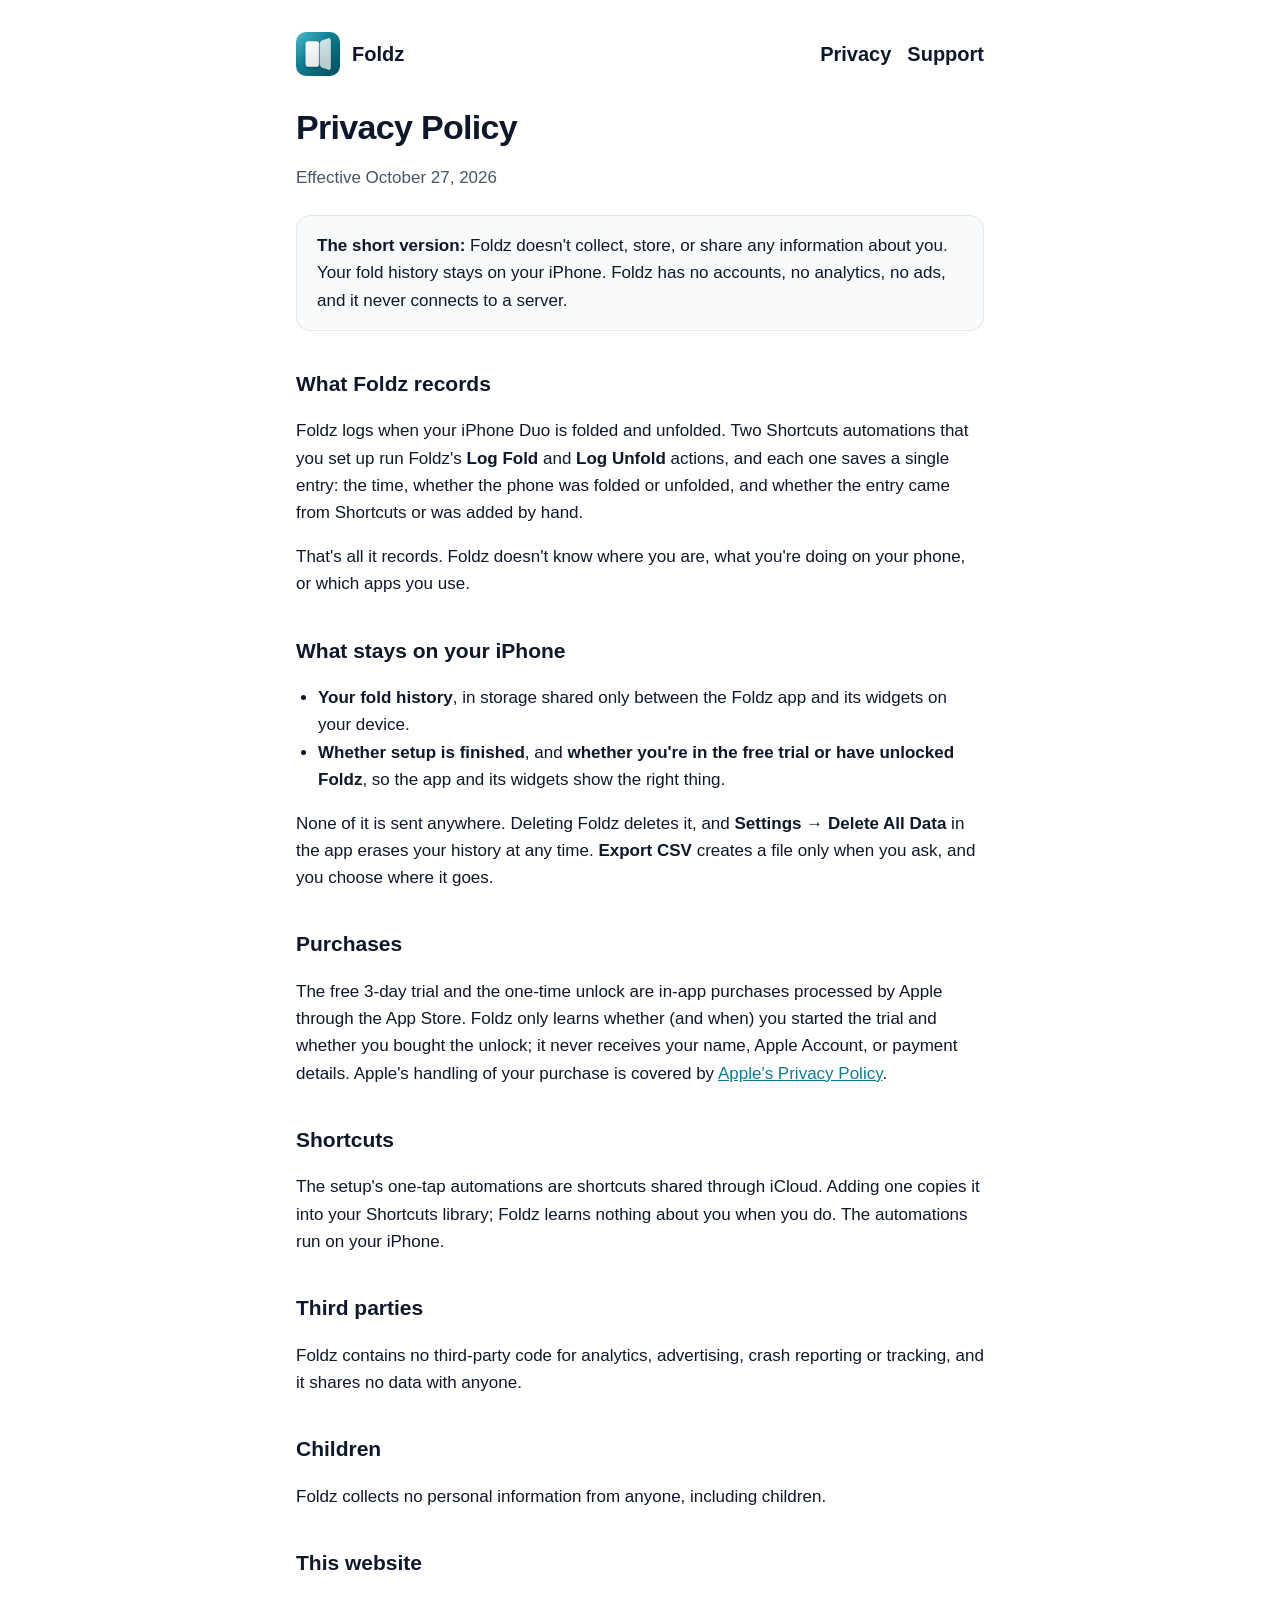
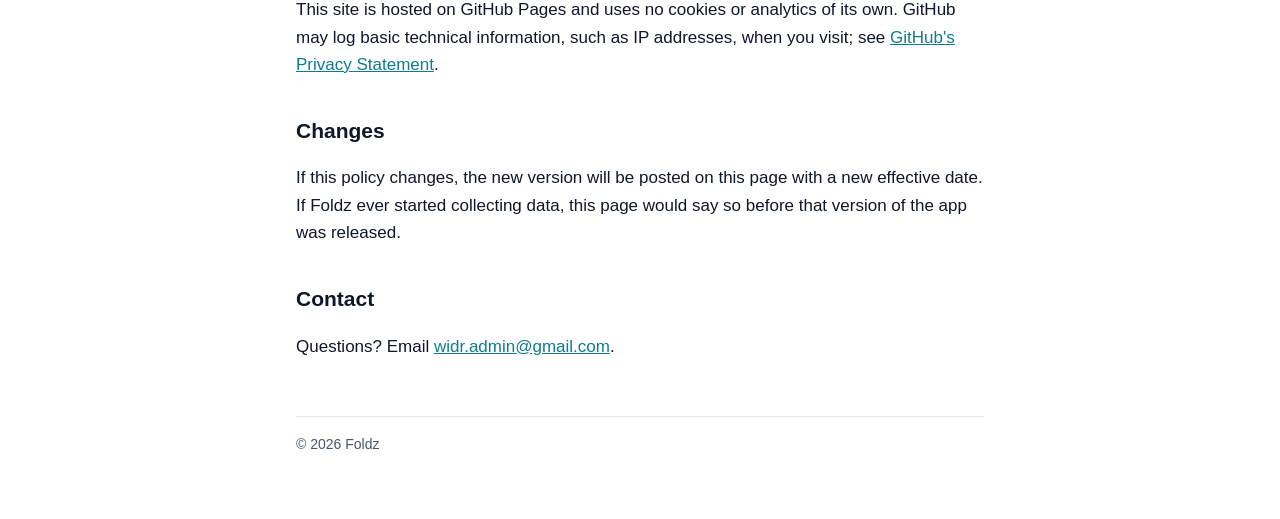
==== privacy.html @ 11f81a77 "Foldz website: landing, privacy and support pages Co-Authored-By: Claude Opus 5.5 <noreply@anthropic" ====
<!doctype html>
<html lang="en">
<head>
  <meta charset="utf-8">
  <meta name="viewport" content="width=device-width, initial-scale=1">
  <title>Foldz Privacy Policy</title>
  <meta name="description" content="Foldz collects no data. Here's exactly what it does and doesn't do.">
  <link rel="icon" href="icon.png">
  <link rel="stylesheet" href="style.css">
</head>
<body>
<main>
  <header class="site">
    <img src="icon.png" alt="">
    <a href="./">Foldz</a>
    <nav>
      <a href="privacy.html" aria-current="page">Privacy</a>
      <a href="support.html">Support</a>
    </nav>
  </header>

  <h1>Privacy Policy</h1>
  <p class="muted">Effective October 27, 2026</p>

  <div class="summary">
    <strong>The short version:</strong> Foldz doesn't collect, store, or share any information about you. Your fold history stays on your iPhone. Foldz has no accounts, no analytics, no ads, and it never connects to a server.
  </div>

  <h2>What Foldz records</h2>
  <p>Foldz logs when your iPhone Duo is folded and unfolded. Two Shortcuts automations that you set up run Foldz's <strong>Log Fold</strong> and <strong>Log Unfold</strong> actions, and each one saves a single entry: the time, whether the phone was folded or unfolded, and whether the entry came from Shortcuts or was added by hand.</p>
  <p>That's all it records. Foldz doesn't know where you are, what you're doing on your phone, or which apps you use.</p>

  <h2>What stays on your iPhone</h2>
  <ul>
    <li><strong>Your fold history</strong>, in storage shared only between the Foldz app and its widgets on your device.</li>
    <li><strong>Whether setup is finished</strong>, and <strong>whether you're in the free trial or have unlocked Foldz</strong>, so the app and its widgets show the right thing.</li>
  </ul>
  <p>None of it is sent anywhere. Deleting Foldz deletes it, and <strong>Settings → Delete All Data</strong> in the app erases your history at any time. <strong>Export CSV</strong> creates a file only when you ask, and you choose where it goes.</p>

  <h2>Purchases</h2>
  <p>The free 3-day trial and the one-time unlock are in-app purchases processed by Apple through the App Store. Foldz only learns whether (and when) you started the trial and whether you bought the unlock; it never receives your name, Apple Account, or payment details. Apple's handling of your purchase is covered by <a href="https://www.apple.com/legal/privacy/">Apple's Privacy Policy</a>.</p>

  <h2>Shortcuts</h2>
  <p>The setup's one-tap automations are shortcuts shared through iCloud. Adding one copies it into your Shortcuts library; Foldz learns nothing about you when you do. The automations run on your iPhone.</p>

  <h2>Third parties</h2>
  <p>Foldz contains no third-party code for analytics, advertising, crash reporting or tracking, and it shares no data with anyone.</p>

  <h2>Children</h2>
  <p>Foldz collects no personal information from anyone, including children.</p>

  <h2>This website</h2>
  <p>This site is hosted on GitHub Pages and uses no cookies or analytics of its own. GitHub may log basic technical information, such as IP addresses, when you visit; see <a href="https://docs.github.com/en/site-policy/privacy-policies/github-general-privacy-statement">GitHub's Privacy Statement</a>.</p>

  <h2>Changes</h2>
  <p>If this policy changes, the new version will be posted on this page with a new effective date. If Foldz ever started collecting data, this page would say so before that version of the app was released.</p>

  <h2>Contact</h2>
  <p>Questions? Email <a href="mailto:widr.admin@gmail.com">widr.admin@gmail.com</a>.</p>

  <footer>© 2026 Foldz</footer>
</main>
</body>
</html>
---- style.css ----
:root {
  --bg: #ffffff;
  --fg: #0f172a;
  --muted: #475569;
  --line: #e2e8f0;
  --card: #f8fafc;
  --accent: #0e7c8e;
  --accent-2: #0a4f5c;
}
@media (prefers-color-scheme: dark) {
  :root {
    --bg: #071416;
    --fg: #e2e8f0;
    --muted: #94a3b8;
    --line: #17343a;
    --card: #0e2226;
    --accent: #3fc6da;
    --accent-2: #1a93a8;
  }
}
* { box-sizing: border-box; }
html { -webkit-text-size-adjust: 100%; }
body {
  margin: 0;
  background: var(--bg);
  color: var(--fg);
  font: 17px/1.6 -apple-system, BlinkMacSystemFont, "SF Pro Text", "Helvetica Neue", Arial, sans-serif;
}
main { max-width: 720px; margin: 0 auto; padding: 32px 16px 64px; }
header.site { display: flex; align-items: center; gap: 12px; margin-bottom: 32px; }
header.site img { width: 44px; height: 44px; border-radius: 10px; }
header.site a { color: inherit; text-decoration: none; font-weight: 700; font-size: 20px; }
nav { margin-left: auto; display: flex; gap: 16px; font-size: 15px; }
nav a { color: var(--muted); text-decoration: none; }
nav a:hover, nav a[aria-current] { color: var(--fg); }
h1 { font-size: 34px; line-height: 1.15; margin: 0 0 8px; letter-spacing: -0.02em; }
h2 { font-size: 21px; margin: 36px 0 8px; }
h3 { font-size: 17px; margin: 24px 0 4px; }
p, li { color: var(--fg); }
.muted { color: var(--muted); }
a { color: var(--accent); }
ul { padding-left: 22px; }
.summary {
  background: var(--card);
  border: 1px solid var(--line);
  border-radius: 14px;
  padding: 16px 20px;
  margin: 24px 0;
}
.hero { text-align: center; padding: 24px 0 8px; }
.hero img { width: 128px; height: 128px; border-radius: 28px; box-shadow: 0 12px 32px rgba(14, 124, 142, .3); }
.hero h1 { font-size: 44px; margin-top: 20px; }
.hero .tagline { font-size: 21px; color: var(--muted); margin: 0 0 20px; }
.badge {
  display: inline-block;
  padding: 10px 18px;
  border-radius: 999px;
  background: linear-gradient(135deg, var(--accent), var(--accent-2));
  color: #fff;
  font-weight: 600;
  text-decoration: none;
}
.features { display: grid; grid-template-columns: repeat(auto-fit, minmax(200px, 1fr)); gap: 16px; margin: 40px 0; }
.features div { background: var(--card); border: 1px solid var(--line); border-radius: 14px; padding: 16px 18px; }
.features h3 { margin-top: 0; }
.features p { margin: 0; color: var(--muted); font-size: 15px; }
footer { margin-top: 56px; padding-top: 16px; border-top: 1px solid var(--line); font-size: 14px; color: var(--muted); }
.shots { display: flex; gap: 12px; overflow-x: auto; padding: 8px 0 16px; margin: 32px -16px 0; padding-left: 16px; scroll-snap-type: x mandatory; }
.shots img { width: 220px; height: auto; border-radius: 18px; flex: none; scroll-snap-align: start; }
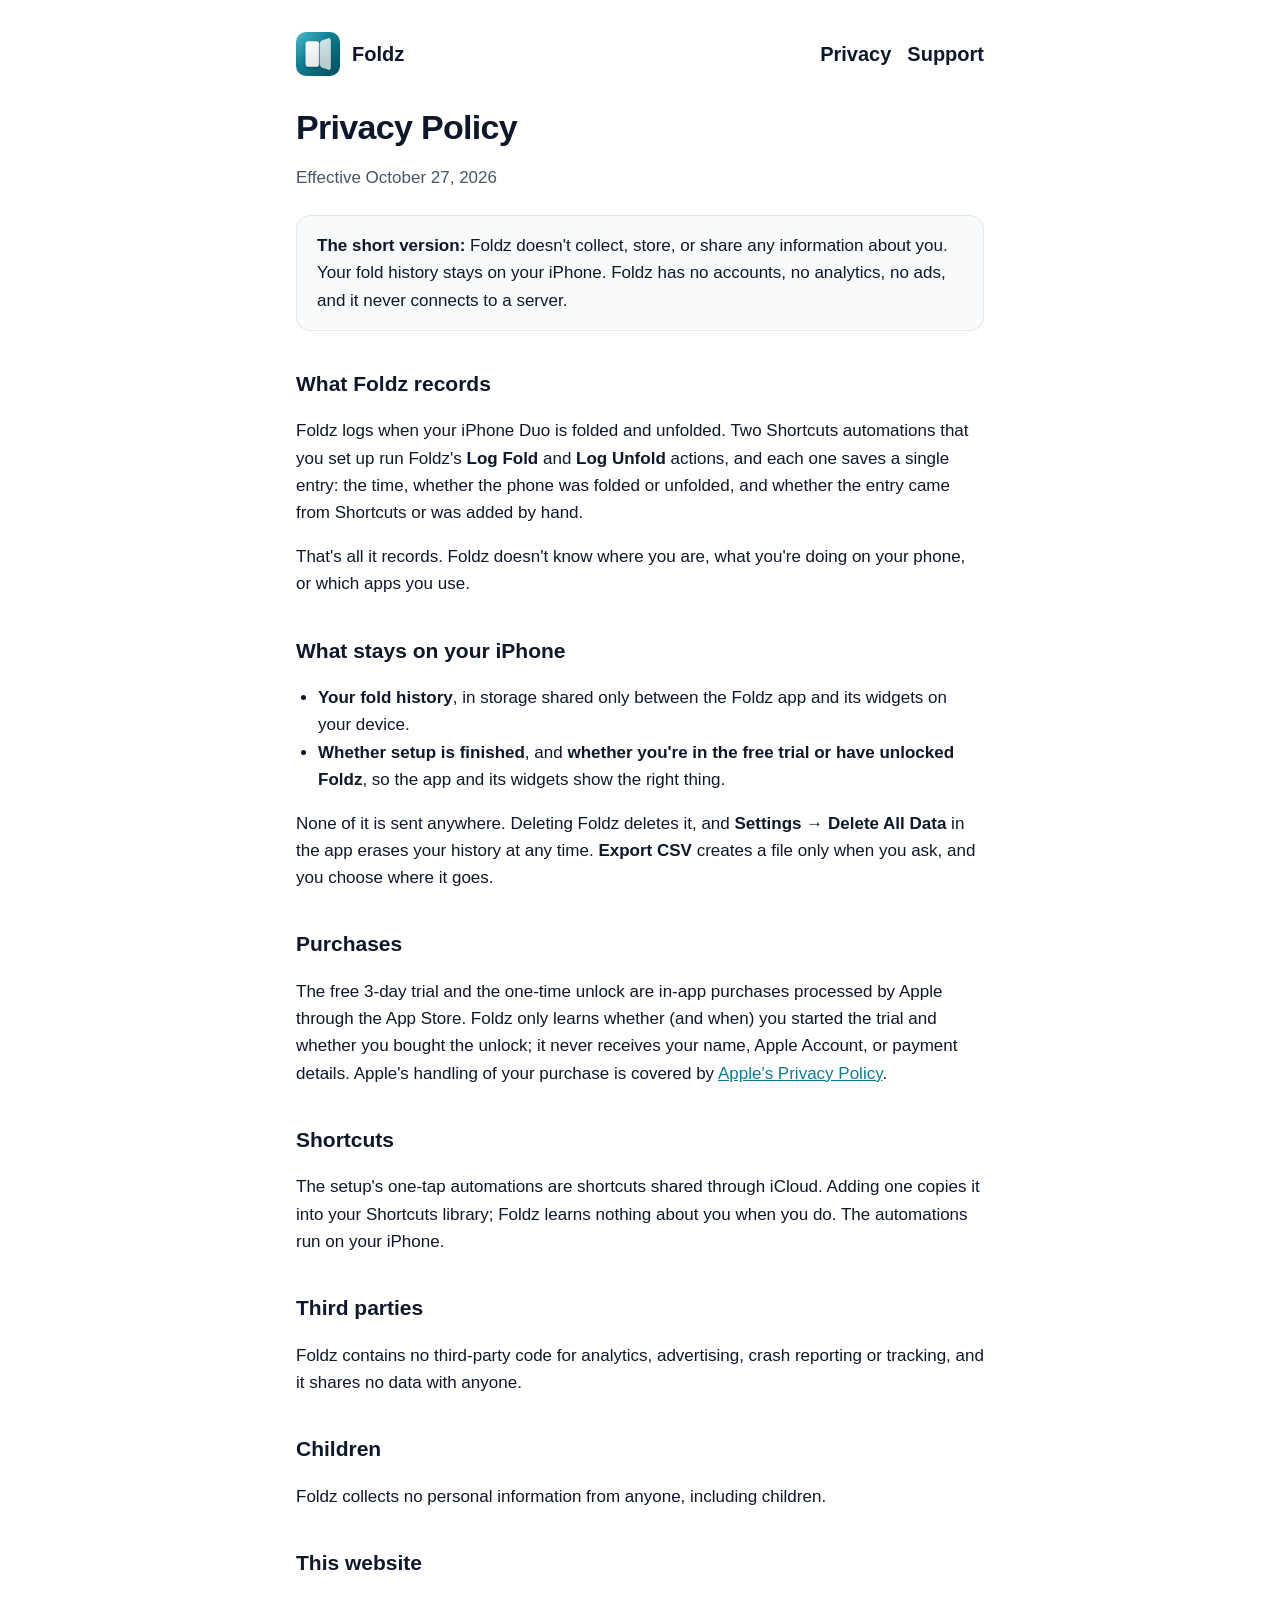
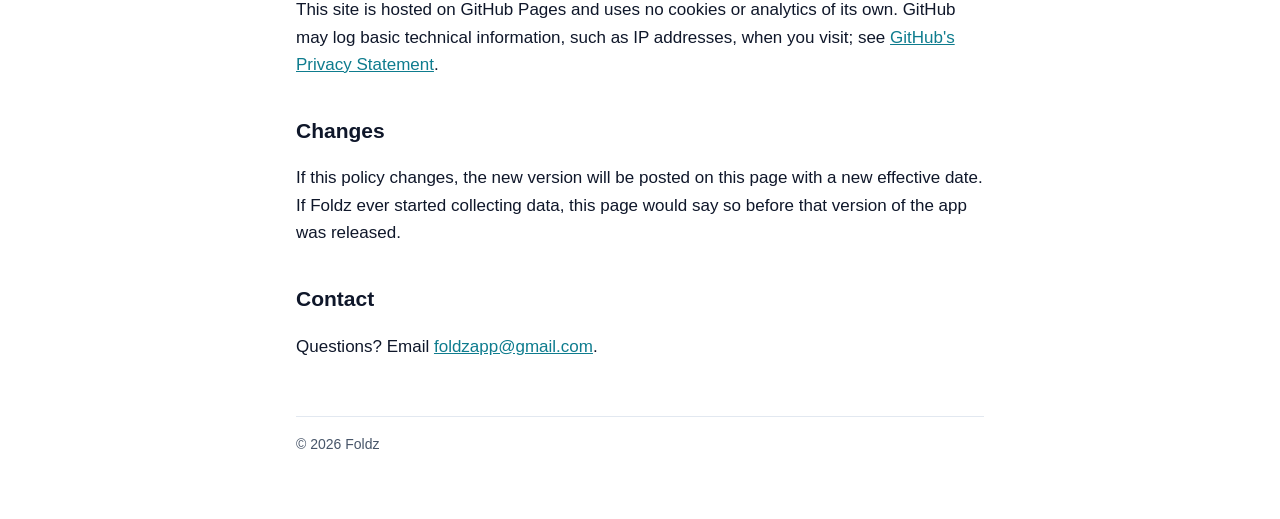
==== commit 568bf06a: "Use foldzapp@gmail.com as the support email Co-Authored-By: Claude Opus 5.5 <noreply@anthropic.com>" ====
--- a/privacy.html
+++ b/privacy.html
@@ -56,7 +56,7 @@
   <p>If this policy changes, the new version will be posted on this page with a new effective date. If Foldz ever started collecting data, this page would say so before that version of the app was released.</p>
 
   <h2>Contact</h2>
-  <p>Questions? Email <a href="mailto:widr.admin@gmail.com">widr.admin@gmail.com</a>.</p>
+  <p>Questions? Email <a href="mailto:foldzapp@gmail.com">foldzapp@gmail.com</a>.</p>
 
   <footer>© 2026 Foldz</footer>
 </main>
